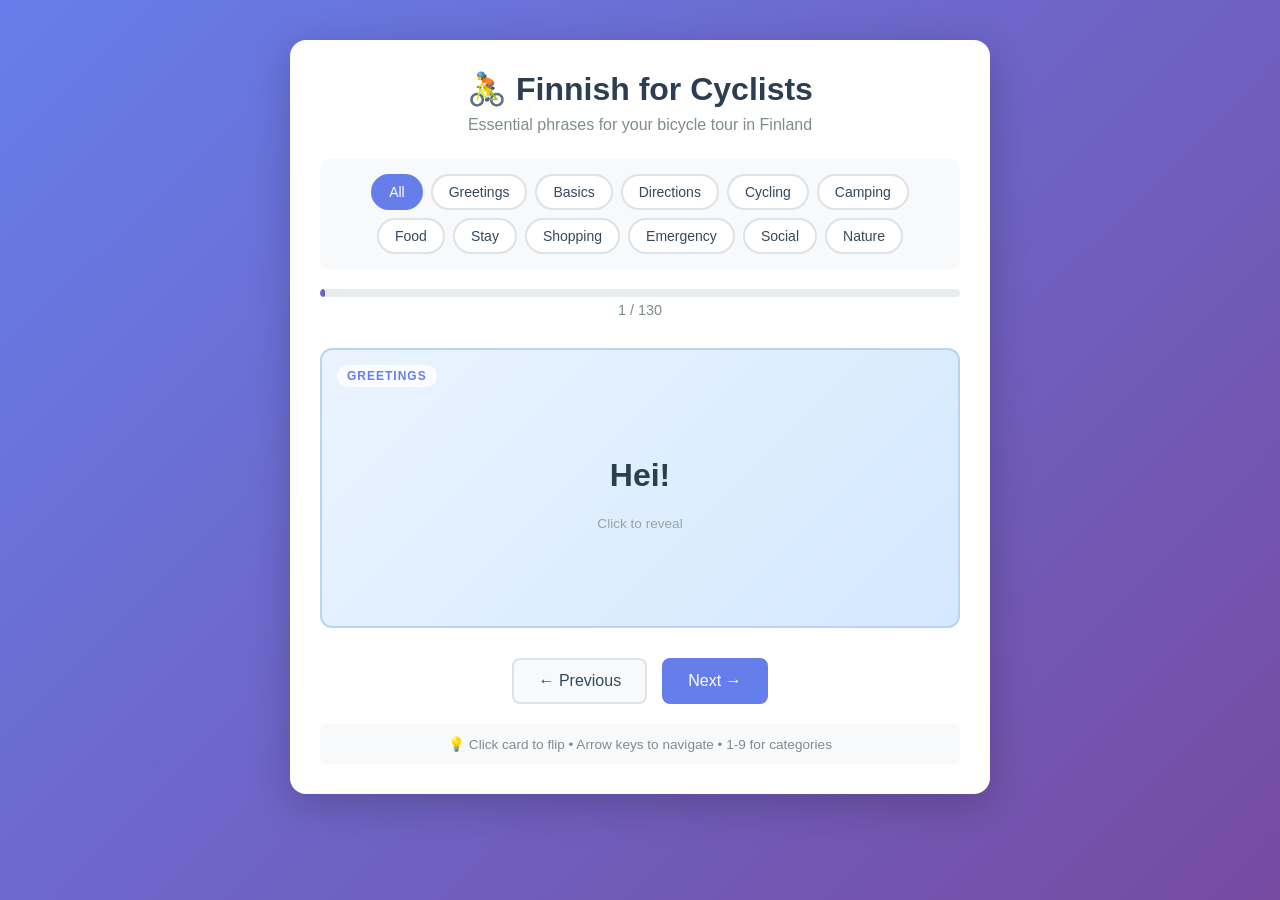
==== index.html @ afff36fa "Initial commit: Finnish learning app with 130 vocabulary entries" ====
<!DOCTYPE html>
<html lang="fi">
<head>
    <meta charset="UTF-8">
    <meta name="viewport" content="width=device-width, initial-scale=1.0">
    <title>Finnish Learning App - Bicycle Touring</title>
    <link rel="stylesheet" href="style.css">
</head>
<body>
    <div class="container">
        <header>
            <h1>🚴 Finnish for Cyclists</h1>
            <p class="subtitle">Essential phrases for your bicycle tour in Finland</p>
        </header>

        <nav class="category-nav">
            <button class="category-btn active" data-category="all">All</button>
            <button class="category-btn" data-category="greetings">Greetings</button>
            <button class="category-btn" data-category="basics">Basics</button>
            <button class="category-btn" data-category="directions">Directions</button>
            <button class="category-btn" data-category="cycling">Cycling</button>
            <button class="category-btn" data-category="camping">Camping</button>
            <button class="category-btn" data-category="food">Food</button>
            <button class="category-btn" data-category="accommodation">Stay</button>
            <button class="category-btn" data-category="shopping">Shopping</button>
            <button class="category-btn" data-category="emergencies">Emergency</button>
            <button class="category-btn" data-category="social">Social</button>
            <button class="category-btn" data-category="nature">Nature</button>
        </nav>

        <div class="progress-bar">
            <div class="progress-fill" id="progress-fill"></div>
        </div>
        <p class="counter" id="counter">1 / 120</p>

        <div id="flashcard-container">
            <div class="flashcard">
                <div class="flashcard-inner">
                    <div class="flashcard-front">
                        <span class="category-label" id="category-label"></span>
                        <h2 id="finnish-phrase">Loading...</h2>
                        <p class="hint">Click to reveal</p>
                    </div>
                    <div class="flashcard-back">
                        <p id="english-translation">Click to reveal!</p>
                    </div>
                </div>
            </div>
        </div>

        <div class="controls">
            <button id="prev-btn" class="control-btn">← Previous</button>
            <button id="next-btn" class="control-btn primary">Next →</button>
        </div>

        <div class="keyboard-hint">
            <p>💡 Click card to flip • Arrow keys to navigate • 1-9 for categories</p>
        </div>
    </div>

    <script src="data.js"></script>
    <script src="script.js"></script>
</body>
</html>
---- style.css ----
* {
    box-sizing: border-box;
}

body {
    font-family: 'Segoe UI', Tahoma, Geneva, Verdana, sans-serif;
    background: linear-gradient(135deg, #667eea 0%, #764ba2 100%);
    min-height: 100vh;
    margin: 0;
    padding: 20px;
    display: flex;
    justify-content: center;
    align-items: flex-start;
}

.container {
    background-color: #ffffff;
    padding: 30px;
    border-radius: 16px;
    box-shadow: 0 10px 40px rgba(0, 0, 0, 0.2);
    text-align: center;
    max-width: 700px;
    width: 100%;
    margin: 20px auto;
}

header {
    margin-bottom: 25px;
}

h1 {
    color: #2c3e50;
    margin: 0 0 8px 0;
    font-size: 2em;
}

.subtitle {
    color: #7f8c8d;
    margin: 0;
    font-size: 1em;
}

/* Category Navigation */
.category-nav {
    display: flex;
    flex-wrap: wrap;
    gap: 8px;
    justify-content: center;
    margin-bottom: 20px;
    padding: 15px;
    background-color: #f8f9fa;
    border-radius: 10px;
}

.category-btn {
    padding: 8px 16px;
    font-size: 14px;
    background-color: #ffffff;
    color: #34495e;
    border: 2px solid #dee2e6;
    border-radius: 20px;
    cursor: pointer;
    transition: all 0.3s ease;
    font-weight: 500;
}

.category-btn:hover {
    background-color: #e9ecef;
    border-color: #adb5bd;
}

.category-btn.active {
    background-color: #667eea;
    color: #ffffff;
    border-color: #667eea;
}

/* Progress Bar */
.progress-bar {
    width: 100%;
    height: 8px;
    background-color: #e9ecef;
    border-radius: 4px;
    margin: 15px 0 5px 0;
    overflow: hidden;
}

.progress-fill {
    height: 100%;
    background: linear-gradient(90deg, #667eea, #764ba2);
    border-radius: 4px;
    transition: width 0.3s ease;
    width: 0%;
}

.counter {
    color: #7f8c8d;
    font-size: 0.9em;
    margin: 5px 0 20px 0;
}

/* Flashcard */
#flashcard-container {
    margin: 30px 0;
    perspective: 1000px;
}

.flashcard {
    width: 100%;
    height: 280px;
    position: relative;
    transform-style: preserve-3d;
    transition: transform 0.6s;
    cursor: pointer;
}

.flashcard.flipped {
    transform: rotateY(180deg);
}

.flashcard-inner {
    position: relative;
    width: 100%;
    height: 100%;
    transform-style: preserve-3d;
}

.flashcard-front, .flashcard-back {
    position: absolute;
    width: 100%;
    height: 100%;
    backface-visibility: hidden;
    display: flex;
    flex-direction: column;
    justify-content: center;
    align-items: center;
    border-radius: 12px;
    padding: 30px;
    box-sizing: border-box;
}

.flashcard-front {
    background: linear-gradient(135deg, #eaf4ff 0%, #d4e8ff 100%);
    color: #2c3e50;
    border: 2px solid #b8d4f0;
}

.flashcard-back {
    background: linear-gradient(135deg, #fff5e6 0%, #ffe8cc 100%);
    color: #d35400;
    transform: rotateY(180deg);
    border: 2px solid #ffb366;
}

.category-label {
    position: absolute;
    top: 15px;
    left: 15px;
    font-size: 0.75em;
    text-transform: uppercase;
    letter-spacing: 1px;
    color: #667eea;
    background-color: rgba(255, 255, 255, 0.8);
    padding: 4px 10px;
    border-radius: 12px;
    font-weight: 600;
}

#finnish-phrase {
    font-size: 2em;
    margin: 10px 0;
    font-weight: 700;
    line-height: 1.3;
}

.hint {
    font-size: 0.85em;
    color: #95a5a6;
    margin: 10px 0 0 0;
}

#english-translation {
    font-size: 1.6em;
    font-weight: 600;
    line-height: 1.4;
}

/* Controls */
.controls {
    display: flex;
    gap: 15px;
    justify-content: center;
    margin-top: 25px;
}

.control-btn {
    padding: 12px 24px;
    font-size: 16px;
    background-color: #f8f9fa;
    color: #34495e;
    border: 2px solid #dee2e6;
    border-radius: 8px;
    cursor: pointer;
    transition: all 0.3s ease;
    font-weight: 500;
}

.control-btn:hover {
    background-color: #e9ecef;
    border-color: #adb5bd;
}

.control-btn.primary {
    background-color: #667eea;
    color: #ffffff;
    border-color: #667eea;
}

.control-btn.primary:hover {
    background-color: #5568d8;
    border-color: #5568d8;
}

/* Keyboard Hint */
.keyboard-hint {
    margin-top: 20px;
    padding: 12px;
    background-color: #f8f9fa;
    border-radius: 8px;
}

.keyboard-hint p {
    margin: 0;
    color: #7f8c8d;
    font-size: 0.85em;
}

/* Responsive Design */
@media (max-width: 600px) {
    .container {
        padding: 20px;
    }

    h1 {
        font-size: 1.5em;
    }

    .category-nav {
        gap: 6px;
        padding: 10px;
    }

    .category-btn {
        padding: 6px 12px;
        font-size: 12px;
    }

    #finnish-phrase {
        font-size: 1.5em;
    }

    #english-translation {
        font-size: 1.3em;
    }

    .controls {
        flex-direction: column;
    }

    .control-btn {
        width: 100%;
    }
}
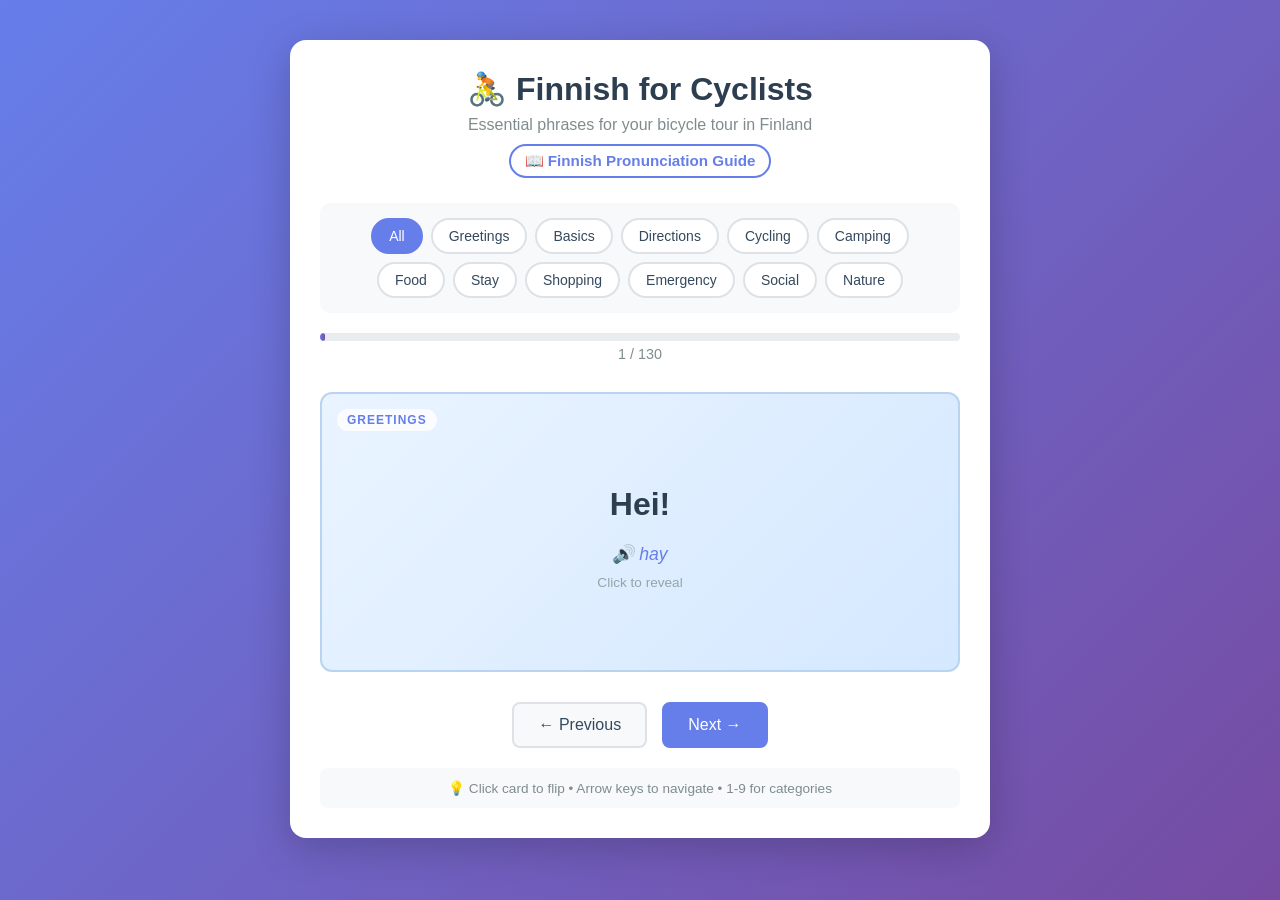
==== commit 7d6a6412: "Add pronunciation tips to all 130 vocabulary entries and create pronunciation guide page" ====
--- a/index.html
+++ b/index.html
@@ -11,6 +11,7 @@
         <header>
             <h1>🚴 Finnish for Cyclists</h1>
             <p class="subtitle">Essential phrases for your bicycle tour in Finland</p>
+            <a href="pronunciation.html" class="pronunciation-link">📖 Finnish Pronunciation Guide</a>
         </header>
 
         <nav class="category-nav">
@@ -39,6 +40,7 @@
                     <div class="flashcard-front">
                         <span class="category-label" id="category-label"></span>
                         <h2 id="finnish-phrase">Loading...</h2>
+                        <p class="pronunciation" id="pronunciation"></p>
                         <p class="hint">Click to reveal</p>
                     </div>
                     <div class="flashcard-back">
--- a/style.css
+++ b/style.css
@@ -36,8 +36,25 @@
 
 .subtitle {
     color: #7f8c8d;
-    margin: 0;
+    margin: 0 0 10px 0;
     font-size: 1em;
+}
+
+.pronunciation-link {
+    display: inline-block;
+    color: #667eea;
+    text-decoration: none;
+    font-size: 0.95em;
+    font-weight: 600;
+    padding: 6px 14px;
+    border: 2px solid #667eea;
+    border-radius: 20px;
+    transition: all 0.3s ease;
+}
+
+.pronunciation-link:hover {
+    background-color: #667eea;
+    color: #ffffff;
 }
 
 /* Category Navigation */
@@ -173,6 +190,14 @@
     line-height: 1.3;
 }
 
+.pronunciation {
+    font-size: 1.1em;
+    color: #667eea;
+    font-style: italic;
+    margin: 8px 0 0 0;
+    font-weight: 500;
+}
+
 .hint {
     font-size: 0.85em;
     color: #95a5a6;
